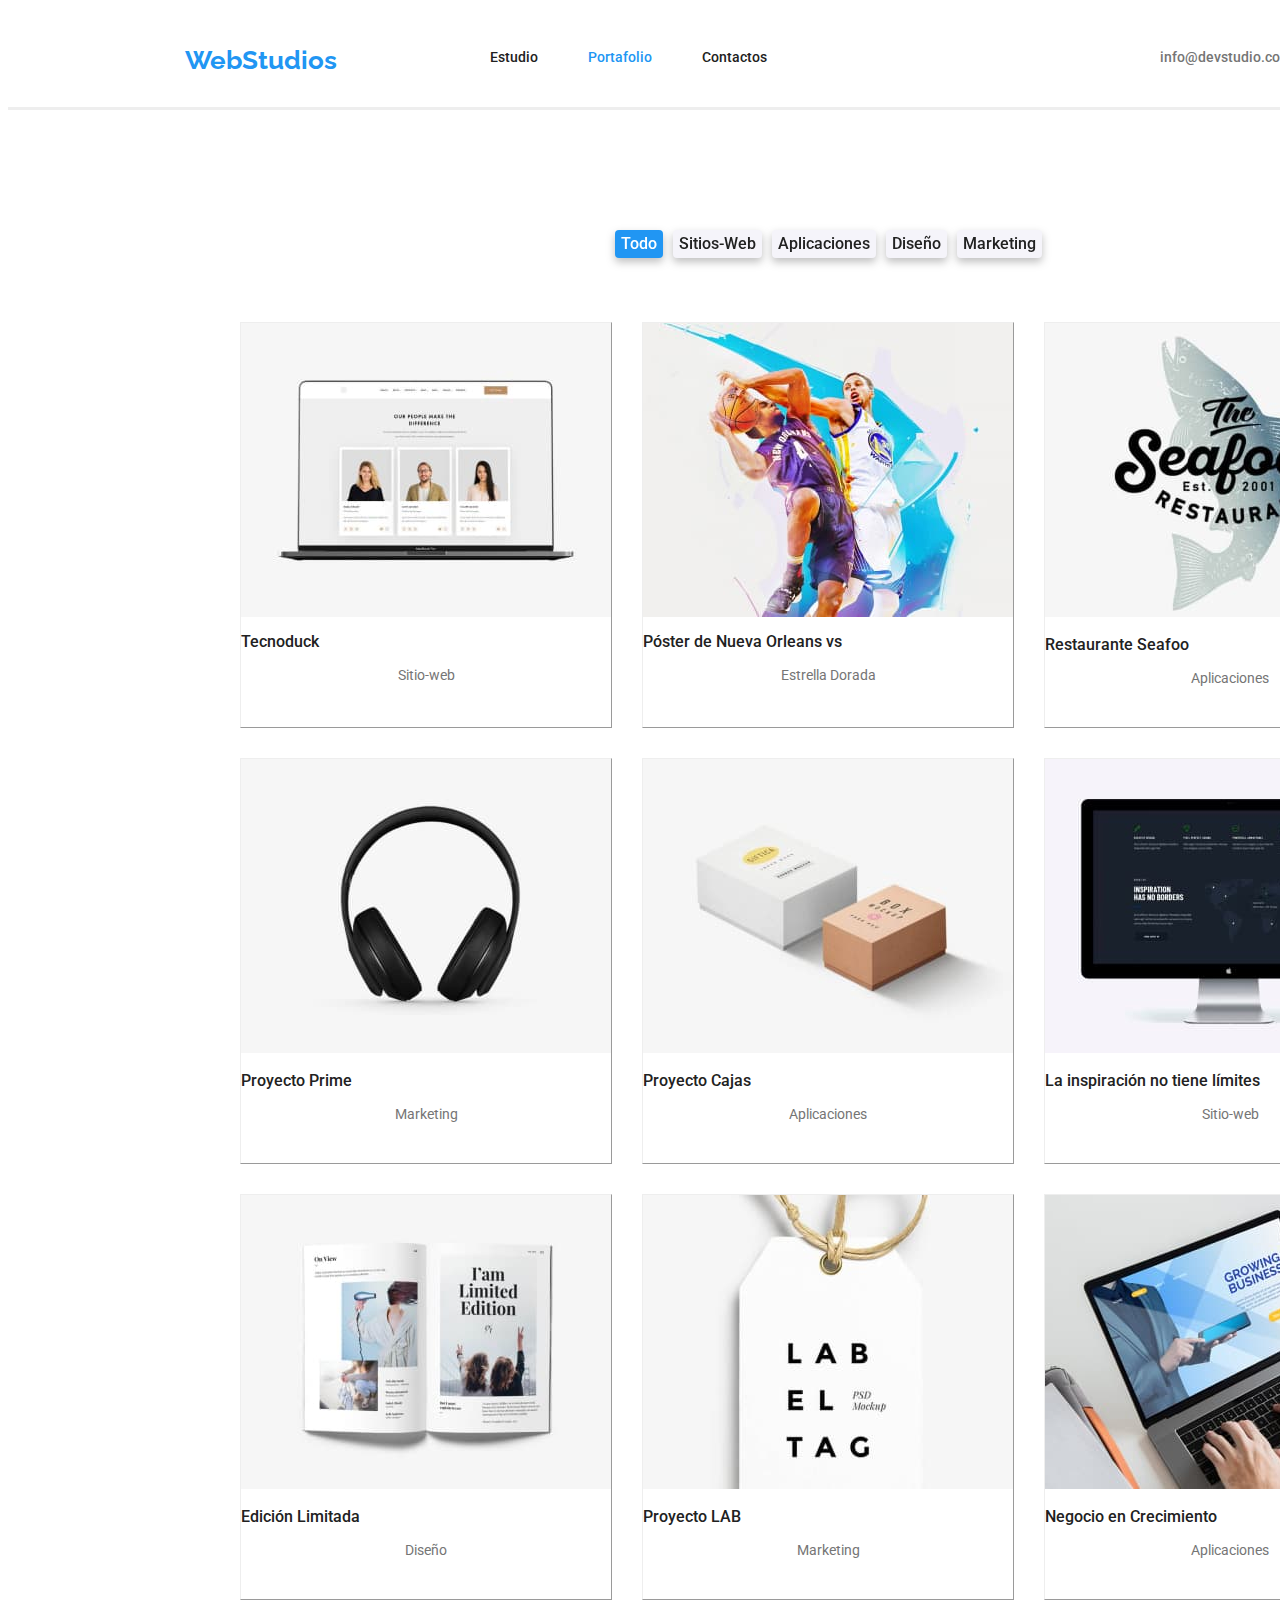
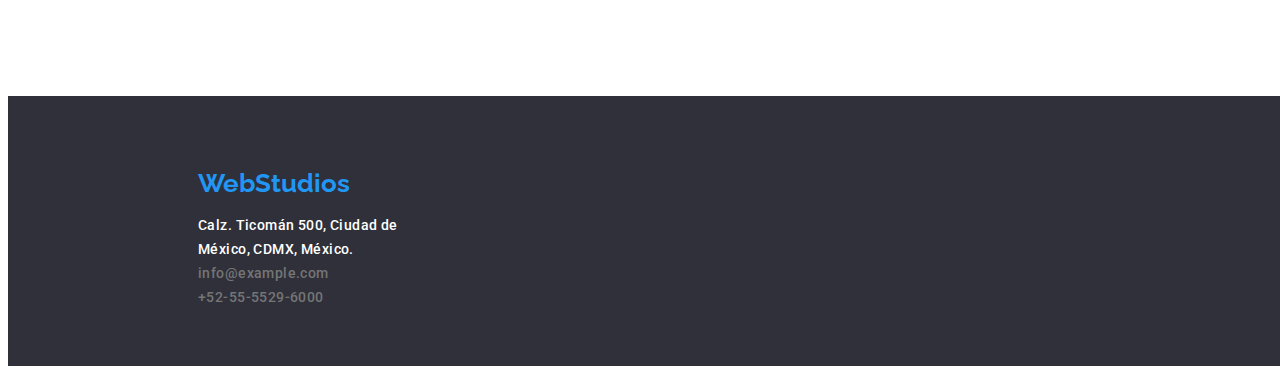
==== portafolio.html @ ea37a0b5 "Primera entrega de la tarea 3" ====
<!DOCTYPE html>
<html lang="en">
  <head>
    <meta charset="UTF-8" />
    <meta http-equiv="X-UA-Compatible" content="IE=edge" />
    <meta name="viewport" content="width=device-width, initial-scale=1.0" />
    <title>portafolio</title>
    <link rel="stylesheet" href="css/styles.css" />
    <link rel="preconnect" href="https://fonts.googleapis.com" />
    <link rel="preconnect" href="https://fonts.gstatic.com" crossorigin />
    <link
      href="https://fonts.googleapis.com/css2?family=Raleway:wght@700&family=Roboto:wght@400;500;700;900&display=swap"
      rel="stylesheet"
    />
  </head>
  <body class="container">
    <!-- header -->
    <header class="list-header">
      <h2><a class="logo-webstudios" href="index.html">WebStudios</a></h2>
      <!-- site nav -->
      <nav class="site-nav">
        <ul class="list-nav">
          <li><a class="nav" href="index.html">Estudio</a></li>
          <li><a class="nav active" href="portafolio.html">Portafolio</a></li>
          <li><a class="nav" href="#">Contactos</a></li>
        </ul>
      </nav>
      <div class="container-info">
        <ul class="list-info">
          <li>
            <a class="info" href="mailto:info@devstudio.co"
              >info@devstudio.com</a
            >
          </li>
          <li>
            <a class="info" href="tel:+52-55-5529-6000">+52-55-5529-6000</a>
          </li>
        </ul>
      </div>
    </header>
    <!-- Filtro de la pagina -->
    <main>
      <section class="cards">
        <div class="content-button-cards">
          <ul class="content-button">
            <li class="filter">
              <button class="btn-active" type="button">Todo</button>
            </li>
            <li class="filter"><button type="button">Sitios-Web</button></li>
            <li class="filter"><button type="button">Aplicaciones</button></li>
            <li class="filter"><button type="button">Diseño</button></li>
            <li class="filter"><button type="button">Marketing</button></li>
          </ul>
        </div>
        <!-- Grupo de elemnetos -->
        <div class="cards-prueba">
          <ul class="content-cards">
            <li class="project-cards">
              <img
                class="subtitles-p"
                src="images/imagen0.jpg"
                alt="chico con camisa vinotinto"
                width="370"
                height="294"
              />
              <h3>Tecnoduck</h3>
              <p class="subtitles-p">Sitio-web</p>
            </li>
            <li class="project-cards">
              <img
                class="subtitles-p"
                src="images/imagen1.jpg"
                alt="chico con camisa azul"
                width="370"
                height="294"
              />
              <h3>Póster de Nueva Orleans vs</h3>
              <p class="subtitles-p">Estrella Dorada</p>
            </li>
            <li class="project-cards">
              <img
                src="images/imagen2.jpg"
                alt="chico con camisa negra"
                width="370"
                height="294"
              />
              <h3>Restaurante Seafoo</h3>
              <p class="subtitles-p">Aplicaciones</p>
            </li>
            <li class="project-cards">
              <img
                src="images/imagen3.jpg"
                alt="chico con camisa azul"
                width="370"
                height="294"
              />
              <h3>Proyecto Prime</h3>
              <p class="subtitles-p">Marketing</p>
            </li>
            <li class="project-cards">
              <img
                src="images/imagen4.jpg"
                alt="chico con camisa azul"
                width="370"
                height="294"
              />
              <h3>Proyecto Cajas</h3>
              <p class="subtitles-p">Aplicaciones</p>
            </li>
            <li class="project-cards">
              <img
                src="images/imagen5.jpg"
                alt="chico con camisa azul"
                width="370"
                height="294"
              />
              <h3>La inspiración no tiene límites</h3>
              <p class="subtitles-p">Sitio-web</p>
            </li>
            <li class="project-cards">
              <img
                src="images/imagen6.jpg"
                alt="chico con camisa azul"
                width="370"
                height="294"
              />
              <h3>Edición Limitada</h3>
              <p class="subtitles-p">Diseño</p>
            </li>
            <li class="project-cards">
              <img
                src="images/imagen7.jpg"
                alt="chico con camisa azul"
                width="370"
                height="294"
              />
              <h3>Proyecto LAB</h3>
              <p class="subtitles-p">Marketing</p>
            </li>
            <li class="project-cards">
              <img
                src="images/imagen8.jpg"
                alt="chico con camisa azul"
                width="370"
                height="294"
              />
              <h3>Negocio en Crecimiento</h3>
              <p class="subtitles-p">Aplicaciones</p>
            </li>
          </ul>
        </div>
      </section>
    </main>
    <!-- Footer -->
    <footer class="background-footer">
      <h2><a class="logo-webstudios-footer" href="#">WebStudios</a></h2>
      <address>
        <ul class="footer-info">
          <li>
            <a
              class="description"
              href="https://www.google.com/maps/place/Calz.+Ticom%C3%A1n+500,+La+Laguna+Ticoman,+Gustavo+A.+Madero,+07340+Ciudad+de+M%C3%A9xico,+CDMX,+M%C3%A9xico/@19.5093082,-99.1322997,16.51z/data=!4m5!3m4!1s0x85d1f9c66374d1dd:0x72c74207e8767392!8m2!3d19.5102022!4d-99.1324912"
              target="_blank"
              rel="noreferrer noopener nofollow"
              >Calz. Ticomán 500, Ciudad de <br />
              México, CDMX, México.</a
            >
          </li>
          <li>
            <a class="description-info" href="malito:info@example.com"
              >info@example.com</a
            >
          </li>
          <li>
            <a class="description-info" href="tel:+52-55-5529-6000"
              >+52-55-5529-6000</a
            >
          </li>
        </ul>
      </address>
    </footer>
  </body>
</html>
---- css/styles.css ----
* h1 {
  font-weight: 900;
  font-size: 44px;
  line-height: 1.3;
}

h2 {
  font-weight: 700;
  font-size: 36px;
  line-height: 1.1;
}

h3 {
  font-weight: 500;
  font-size: 16px;
  line-height: 1.1;
}

li {
  list-style: none;
}

:root {
  --color-azul: #2196f3;
  --color-gris: #757575;
  --color-blanco: #ffffff;
  --color-azul-oscuro: #2f303a;
  --color-negro: #212121;
  --color-gris-claro: #f5f4fa;
  --text-decoracion: none;
}

/* -------Estudio------- */

body {
  font-family: "Roboto", "Raleway", sans-serif;
  color: var(--color-negro);
  font-weight: 400;
  font-size: 14px;
}

.container {
  width: 1600px;
}

.logo-webstudios {
  font-weight: 700;
  font-size: 26px;
  line-height: 1.1;
  font-family: raleway;
  color: var(--color-azul);
  text-decoration: var(--text-decoracion);
}

.logo-webstudios:hover {
  filter: drop-shadow(0px 4px 4px rgba(31, 100, 218, 0.534));
}

/* site nav  */

.list-header {
  display: flex;
  flex-direction: row;
  justify-content: space-around;
  align-items: center;
  border-bottom-style: inset;
}

.list-nav {
  display: flex;
  flex-direction: row;
  gap: 50px;
}

.list-info {
  display: flex;
  flex-direction: row;
  justify-content: flex-end;
  gap: 20px;
}

.site-nav {
  margin-left: -15%;
}

.site-nav .nav.active {
  color: var(--color-azul);
}

.nav:focus-within {
  color: var(--color-azul);
}

.info:focus-within {
  color: var(--color-azul);
}

a {
  font-weight: 500;
  line-height: 1.1;
}

a:hover {
  color: var(--color-azul);
}

.info:hover {
  color: var(--color-azul);
}

.info {
  color: var(--color-gris);
}

/* section title */

.title {
  margin: 0px;
  padding-top: 5em;
  display: flex;
  justify-content: center;
  color: var(--color-blanco);
  letter-spacing: 0.06em;
  text-align: center;
}

.title-background {
  height: 600px;
  left: 448px;
  top: 280px;
  top: 80px;
  background-color: var(--color-azul-oscuro);
}

.service-request {
  display: flex;
  justify-content: center;
  align-items: center;
  font-weight: 700;
  font-size: 16px;
  line-height: 1.8;
  letter-spacing: 0.06em;
  color: var(--color-blanco);
  background: var(--color-azul);
}

button.service-request {
  width: 261px;
  height: 50px;
  left: 666px;
  top: 430px;
}

.button-title {
  display: flex;
  justify-content: center;
}

button.service-request:hover {
  color: var(--color-azul-oscuro);
}

/* previous requirements */

.details-description {
  margin-left: 0px;
  line-height: 1.7;
  color: var(--color-gris);
}

.sub-title {
  padding-top: 55px;
  padding-bottom: 35px;
  display: flex;
  justify-content: center;
}

.tarea {
  margin-left: 150px;
  margin-right: 150px;
}

.description-tarea {
  display: flex;
  flex-direction: row;
  padding-top: 90px;
  gap: 30px;
}

section p {
  padding-left: 0px;
}

h3 {
  margin-left: 0px;
}

.content-sub-title {
  padding-right: 100px;
  display: flex;
  flex-direction: row;
  justify-content: center;
  gap: 30px;
}

.img-profession:hover {
  border-width: 3px;
  border-radius: 5px;
  border-style: solid;
  border-color: var(--color-azul);
}

/* teachers */

.work-team {
  margin-top: 94px;
  background: var(--color-gris-claro);
}

li.teachers {
  width: 270px;
  height: 368px;
  left: 208px;
  top: 1696px;
  background: #ffffff;
  box-shadow: 0px 1px 3px rgba(0, 0, 0, 0.12), 0px 1px 1px rgba(0, 0, 0, 0.14),
    0px 2px 1px rgba(0, 0, 0, 0.2);
  border-radius: 0px 0px 4px 4px;
}

li.teachers:hover {
  filter: drop-shadow(0px 4px 4px rgba(0, 0, 0, 0.25));
}

.team {
  padding-right: 100px;
  padding-bottom: 70px;
  display: flex;
  justify-content: center;
  gap: 37px;
}

.name-teachers {
  display: flex;
  justify-content: center;
}

/* -------Portafolio-------*/

/* header */

header ul li a {
  color: var(--color-negro);
  text-decoration: var(--text-decoracion);
}

/* Filtro de la pagina */

button {
  font-family: roboto;
  font-weight: 500;
  font-size: 16px;
  line-height: 1.6;
  border: none;
  border-radius: 4px;
  cursor: pointer;
  color: var(--color-negro);
  background: var(--color-gris-claro);
  filter: drop-shadow(0px 4px 4px rgba(0, 0, 0, 0.25));
}

.content-button {
  margin-bottom: 50px;
  display: flex;
  line-height: 1.6;
  gap: 10px;
}

button:focus {
  background: var(--color-azul);
  color: var(--color-blanco);
}

button:hover {
  transition: background-color 0.5s;
  color: var(--color-blanco);
  background: var(--color-azul);
}

.btn-active {
  background-color: var(--color-azul);
  color: white;
}

/* cards */

.cards {
  margin-top: 106px;
  display: flex;
  justify-content: center;
  flex-wrap: wrap;
}

.content-cards {
  padding-bottom: 82px;
  display: flex;
  justify-content: center;
  flex-wrap: wrap;
  gap: 30px;
}

.project-cards {
  width: 370px;
  height: 404px;
  left: 15px;
  border-style: outset;
  border-width: 1px;
  border-color: #eeeeee;
  cursor: pointer;
}

li.project-cards:hover {
  filter: drop-shadow(0px 4px 4px rgba(0, 0, 0, 0.25));
}

/* others */

.background-footer {
  display: flex;
  flex-direction: column;
  background: var(--color-azul-oscuro);
}

.logo-webstudios-footer {
  font-weight: 700;
  font-size: 26px;
  line-height: 1.1;
  font-family: raleway;
  color: var(--color-azul);
  text-decoration: var(--text-decoracion);
  color: var(--color-azul);
}

footer h2 {
  padding-top: 35px;
  padding-left: 190px;
  margin-bottom: 0px;
}

ul.footer-info {
  padding-bottom: 3em;
  padding-left: 190px;
}

.subtitles-p {
  display: flex;
  justify-content: center;
  color: var(--color-gris);
}

.description {
  font-style: normal;
  line-height: 1.7;
  letter-spacing: 0.03em;
  color: var(--color-blanco);
  text-decoration: var(--text-decoracion);
}

.description-info {
  font-style: normal;
  line-height: 1.7;
  letter-spacing: 0.03em;
  color: var(--color-gris);
  text-decoration: var(--text-decoracion);
}
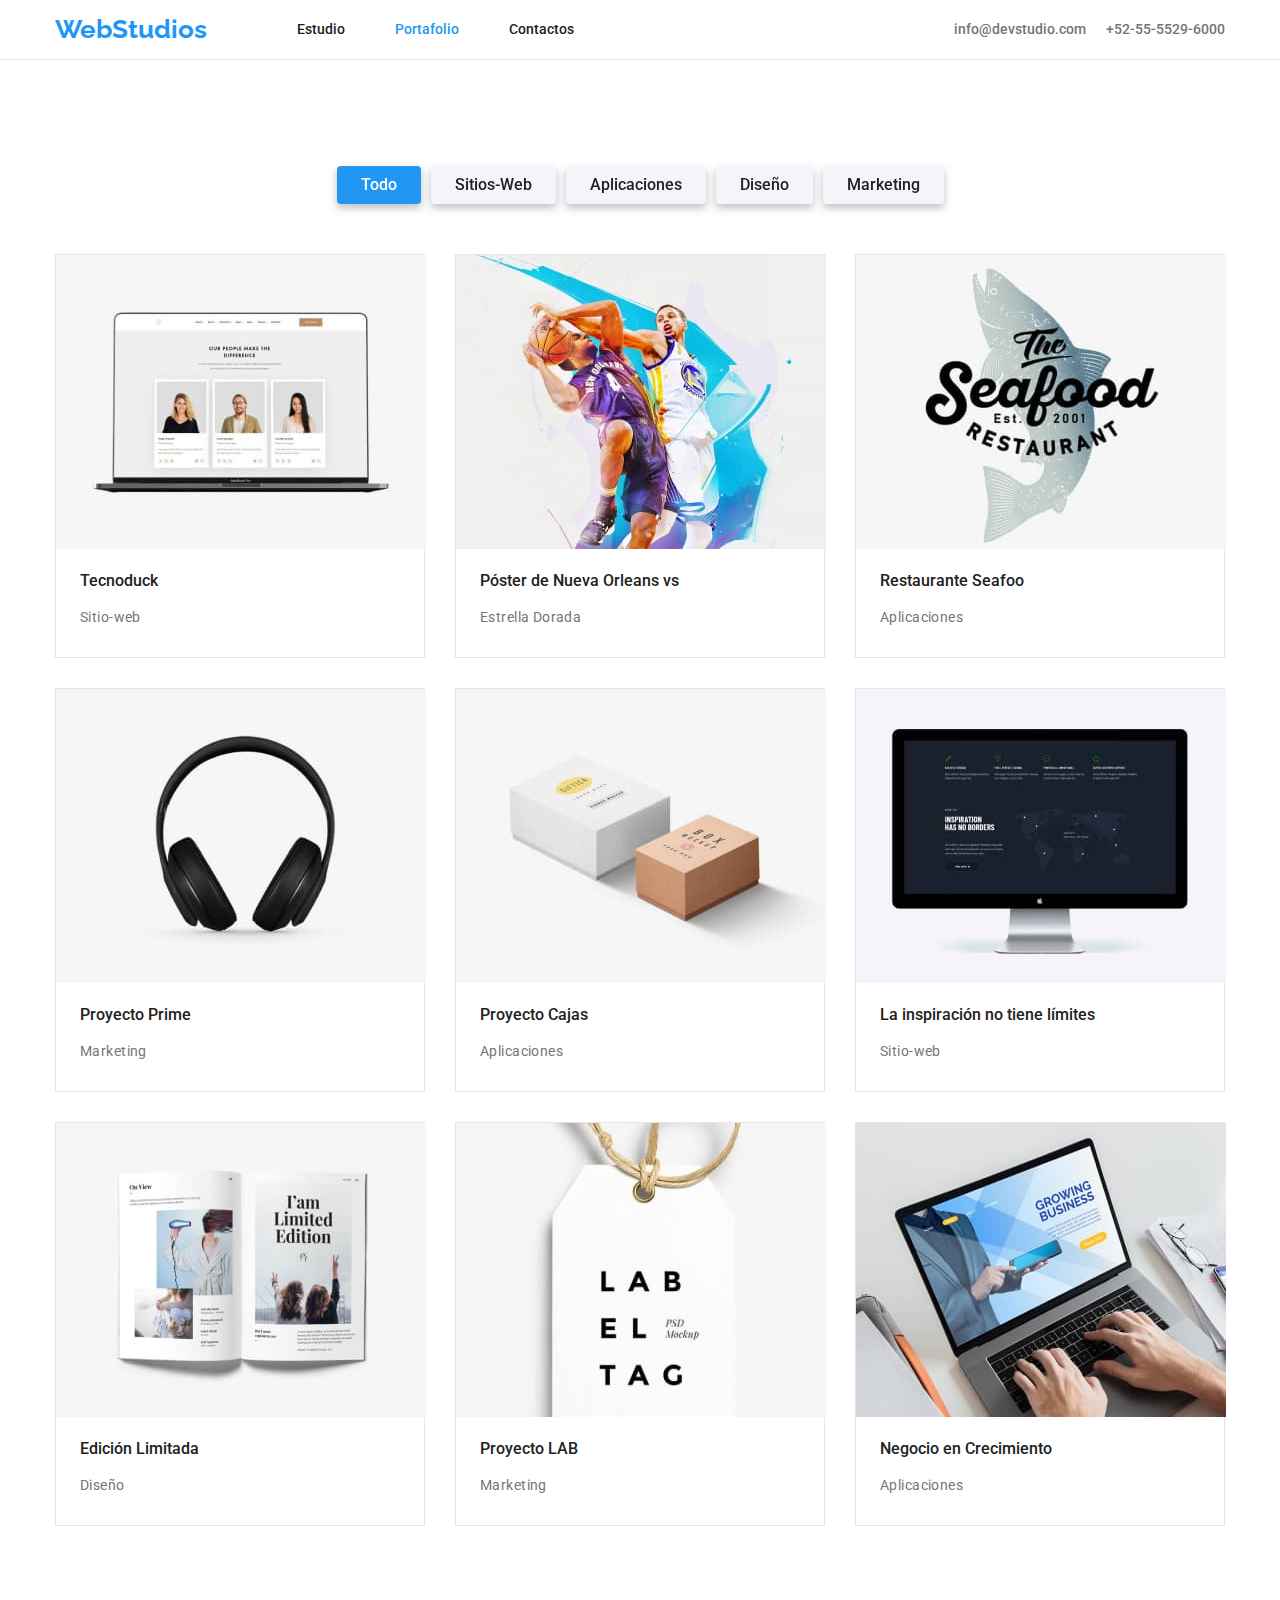
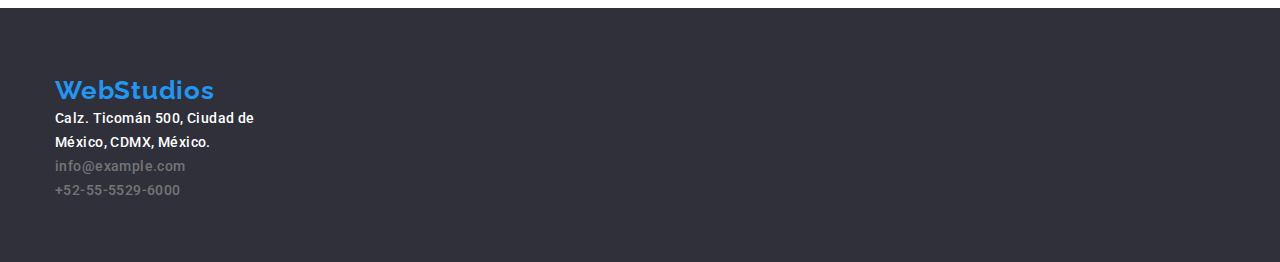
==== commit 5343be21: "segunda entrega de tercera tarea" ====
--- a/portafolio.html
+++ b/portafolio.html
@@ -5,6 +5,10 @@
     <meta http-equiv="X-UA-Compatible" content="IE=edge" />
     <meta name="viewport" content="width=device-width, initial-scale=1.0" />
     <title>portafolio</title>
+    <link
+      rel="stylesheet"
+      href="https://cdnjs.cloudflare.com/ajax/libs/modern-normalize/1.0.0/modern-normalize.min.css"
+    />
     <link rel="stylesheet" href="css/styles.css" />
     <link rel="preconnect" href="https://fonts.googleapis.com" />
     <link rel="preconnect" href="https://fonts.gstatic.com" crossorigin />
@@ -13,22 +17,25 @@
       rel="stylesheet"
     />
   </head>
-  <body class="container">
+
+  <body>
     <!-- header -->
     <header class="list-header">
-      <h2><a class="logo-webstudios" href="index.html">WebStudios</a></h2>
-      <!-- site nav -->
-      <nav class="site-nav">
-        <ul class="list-nav">
-          <li><a class="nav" href="index.html">Estudio</a></li>
-          <li><a class="nav active" href="portafolio.html">Portafolio</a></li>
-          <li><a class="nav" href="#">Contactos</a></li>
-        </ul>
-      </nav>
-      <div class="container-info">
+      <div class="container list-header">
+        <div class="container-webstudios">
+          <a class="logo-webstudios" href="index.html">WebStudios</a>
+          <!-- site nav -->
+          <nav class="site-nav">
+            <ul class="list-nav">
+              <li><a class="nav" href="index.html">Estudio</a></li>
+              <li><a class="nav active" href="portafolio.html">Portafolio</a></li>
+              <li><a class="nav" href="#">Contactos</a></li>
+            </ul>
+          </nav>
+        </div>
         <ul class="list-info">
           <li>
-            <a class="info" href="mailto:info@devstudio.co"
+            <a class="info" href="mailto:info@devstudio.com"
               >info@devstudio.com</a
             >
           </li>
@@ -37,6 +44,7 @@
           </li>
         </ul>
       </div>
+      
     </header>
     <!-- Filtro de la pagina -->
     <main>
@@ -57,25 +65,27 @@
           <ul class="content-cards">
             <li class="project-cards">
               <img
-                class="subtitles-p"
                 src="images/imagen0.jpg"
                 alt="chico con camisa vinotinto"
                 width="370"
                 height="294"
               />
-              <h3>Tecnoduck</h3>
-              <p class="subtitles-p">Sitio-web</p>
-            </li>
-            <li class="project-cards">
-              <img
-                class="subtitles-p"
+              <div class="name-cards">
+                <h3>Tecnoduck</h3>
+                <p class="name-app">Sitio-web</p class="name-app">
+              </div>
+            </li>
+            <li class="project-cards">
+              <img
                 src="images/imagen1.jpg"
                 alt="chico con camisa azul"
                 width="370"
                 height="294"
               />
-              <h3>Póster de Nueva Orleans vs</h3>
-              <p class="subtitles-p">Estrella Dorada</p>
+              <div class="name-cards">
+                <h3>Póster de Nueva Orleans vs</h3>
+                <p class="name-app">Estrella Dorada</p class="name-app">
+              </div>
             </li>
             <li class="project-cards">
               <img
@@ -84,8 +94,10 @@
                 width="370"
                 height="294"
               />
-              <h3>Restaurante Seafoo</h3>
-              <p class="subtitles-p">Aplicaciones</p>
+              <div class="name-cards">
+                <h3>Restaurante Seafoo</h3>
+                <p class="name-app">Aplicaciones</p class="name-app">
+              </div>
             </li>
             <li class="project-cards">
               <img
@@ -94,8 +106,10 @@
                 width="370"
                 height="294"
               />
-              <h3>Proyecto Prime</h3>
-              <p class="subtitles-p">Marketing</p>
+              <div class="name-cards">
+                <h3>Proyecto Prime</h3>
+                <p class="name-app">Marketing</p class="name-app">
+              </div>
             </li>
             <li class="project-cards">
               <img
@@ -104,8 +118,10 @@
                 width="370"
                 height="294"
               />
-              <h3>Proyecto Cajas</h3>
-              <p class="subtitles-p">Aplicaciones</p>
+              <div class="name-cards">
+                <h3>Proyecto Cajas</h3>
+                <p class="name-app">Aplicaciones</p class="name-app">
+              </div>
             </li>
             <li class="project-cards">
               <img
@@ -114,8 +130,10 @@
                 width="370"
                 height="294"
               />
-              <h3>La inspiración no tiene límites</h3>
-              <p class="subtitles-p">Sitio-web</p>
+              <div class="name-cards">
+                <h3>La inspiración no tiene límites</h3>
+                <p class="name-app">Sitio-web</p class="name-app">
+              </div>
             </li>
             <li class="project-cards">
               <img
@@ -124,8 +142,10 @@
                 width="370"
                 height="294"
               />
-              <h3>Edición Limitada</h3>
-              <p class="subtitles-p">Diseño</p>
+              <div class="name-cards">
+                <h3>Edición Limitada</h3>
+                <p class="name-app">Diseño</p class="name-app">
+              </div>
             </li>
             <li class="project-cards">
               <img
@@ -134,8 +154,10 @@
                 width="370"
                 height="294"
               />
-              <h3>Proyecto LAB</h3>
-              <p class="subtitles-p">Marketing</p>
+              <div class="name-cards">
+                <h3>Proyecto LAB</h3>
+                <p class="name-app">Marketing</p class="name-app">
+              </div>
             </li>
             <li class="project-cards">
               <img
@@ -144,8 +166,10 @@
                 width="370"
                 height="294"
               />
-              <h3>Negocio en Crecimiento</h3>
-              <p class="subtitles-p">Aplicaciones</p>
+              <div class="name-cards">
+                <h3>Negocio en Crecimiento</h3>
+                <p class="name-app">Aplicaciones</p class="name-app">
+              </div>
             </li>
           </ul>
         </div>
@@ -153,31 +177,33 @@
     </main>
     <!-- Footer -->
     <footer class="background-footer">
-      <h2><a class="logo-webstudios-footer" href="#">WebStudios</a></h2>
-      <address>
-        <ul class="footer-info">
-          <li>
-            <a
-              class="description"
-              href="https://www.google.com/maps/place/Calz.+Ticom%C3%A1n+500,+La+Laguna+Ticoman,+Gustavo+A.+Madero,+07340+Ciudad+de+M%C3%A9xico,+CDMX,+M%C3%A9xico/@19.5093082,-99.1322997,16.51z/data=!4m5!3m4!1s0x85d1f9c66374d1dd:0x72c74207e8767392!8m2!3d19.5102022!4d-99.1324912"
-              target="_blank"
-              rel="noreferrer noopener nofollow"
-              >Calz. Ticomán 500, Ciudad de <br />
-              México, CDMX, México.</a
-            >
-          </li>
-          <li>
-            <a class="description-info" href="malito:info@example.com"
-              >info@example.com</a
-            >
-          </li>
-          <li>
-            <a class="description-info" href="tel:+52-55-5529-6000"
-              >+52-55-5529-6000</a
-            >
-          </li>
-        </ul>
-      </address>
+      <div class="container footer-info">
+        <h2><a class="logo-webstudios-footer" href="#">WebStudios</a></h2>
+        <address>
+          <ul>
+            <li>
+              <a
+                class="description"
+                href="https://www.google.com/maps/place/Calz.+Ticom%C3%A1n+500,+La+Laguna+Ticoman,+Gustavo+A.+Madero,+07340+Ciudad+de+M%C3%A9xico,+CDMX,+M%C3%A9xico/@19.5093082,-99.1322997,16.51z/data=!4m5!3m4!1s0x85d1f9c66374d1dd:0x72c74207e8767392!8m2!3d19.5102022!4d-99.1324912"
+                target="_blank"
+                rel="noreferrer noopener nofollow"
+                >Calz. Ticomán 500, Ciudad de <br />
+                México, CDMX, México.</a
+              >
+            </li>
+            <li>
+              <a class="description-info" href="malito:info@example.com"
+                >info@example.com</a
+              >
+            </li>
+            <li>
+              <a class="description-info" href="tel:+52-55-5529-6000"
+                >+52-55-5529-6000</a
+              >
+            </li>
+          </ul>
+        </address>
+      </div>
     </footer>
   </body>
 </html>
--- a/css/styles.css
+++ b/css/styles.css
@@ -27,7 +27,13 @@
   --color-azul-oscuro: #2f303a;
   --color-negro: #212121;
   --color-gris-claro: #f5f4fa;
+  --color-gris-header: #E5E5E5;
   --text-decoracion: none;
+}
+
+h1,h2,h3,h4,h5,h6,ul,li{
+  margin: 0;
+  padding: 0;
 }
 
 /* -------Estudio------- */
@@ -40,7 +46,16 @@
 }
 
 .container {
-  width: 1600px;
+  width: 1200px;
+  padding-left: 15px;
+  padding-right: 15px;
+  margin: 0 auto;
+}
+
+.container-webstudios {
+  display: flex;
+  align-items: center;
+  gap: 90px;
 }
 
 .logo-webstudios {
@@ -61,9 +76,10 @@
 .list-header {
   display: flex;
   flex-direction: row;
-  justify-content: space-around;
-  align-items: center;
-  border-bottom-style: inset;
+  justify-content: space-between;
+  align-items: center;
+  height: 60px;
+  border-bottom: 1px solid var(--color-gris-header);
 }
 
 .list-nav {
@@ -79,10 +95,6 @@
   gap: 20px;
 }
 
-.site-nav {
-  margin-left: -15%;
-}
-
 .site-nav .nav.active {
   color: var(--color-azul);
 }
@@ -115,9 +127,6 @@
 /* section title */
 
 .title {
-  margin: 0px;
-  padding-top: 5em;
-  display: flex;
   justify-content: center;
   color: var(--color-blanco);
   letter-spacing: 0.06em;
@@ -129,7 +138,22 @@
   left: 448px;
   top: 280px;
   top: 80px;
+  display: flex;
+  flex-direction: column;
+  justify-content: center;
+  align-items: center;
   background-color: var(--color-azul-oscuro);
+  gap:20px
+}
+
+
+.button-title {
+  display: flex;
+  justify-content: center;
+}
+
+button.service-request {
+  padding: 16px 32px;
 }
 
 .service-request {
@@ -144,18 +168,6 @@
   background: var(--color-azul);
 }
 
-button.service-request {
-  width: 261px;
-  height: 50px;
-  left: 666px;
-  top: 430px;
-}
-
-.button-title {
-  display: flex;
-  justify-content: center;
-}
-
 button.service-request:hover {
   color: var(--color-azul-oscuro);
 }
@@ -163,65 +175,40 @@
 /* previous requirements */
 
 .details-description {
-  margin-left: 0px;
   line-height: 1.7;
   color: var(--color-gris);
 }
 
 .sub-title {
-  padding-top: 55px;
-  padding-bottom: 35px;
-  display: flex;
-  justify-content: center;
-}
-
-.tarea {
-  margin-left: 150px;
-  margin-right: 150px;
-}
-
-.description-tarea {
+  padding-top: 94px;
+  padding-bottom: 50px;
+  display: flex;
+  justify-content: center;
+}
+
+.task-description {
   display: flex;
   flex-direction: row;
   padding-top: 90px;
+  letter-spacing: 0.03em;
   gap: 30px;
 }
 
-section p {
-  padding-left: 0px;
-}
-
-h3 {
-  margin-left: 0px;
-}
-
 .content-sub-title {
-  padding-right: 100px;
-  display: flex;
-  flex-direction: row;
-  justify-content: center;
-  gap: 30px;
-}
-
-.img-profession:hover {
-  border-width: 3px;
-  border-radius: 5px;
-  border-style: solid;
-  border-color: var(--color-azul);
+  display: flex;
+  flex-direction: row;
+  justify-content: center;
+  padding-bottom: 94px ;
+  gap: 40px;
 }
 
 /* teachers */
 
 .work-team {
-  margin-top: 94px;
   background: var(--color-gris-claro);
 }
 
 li.teachers {
-  width: 270px;
-  height: 368px;
-  left: 208px;
-  top: 1696px;
   background: #ffffff;
   box-shadow: 0px 1px 3px rgba(0, 0, 0, 0.12), 0px 1px 1px rgba(0, 0, 0, 0.14),
     0px 2px 1px rgba(0, 0, 0, 0.2);
@@ -241,10 +228,20 @@
 }
 
 .name-teachers {
-  display: flex;
-  justify-content: center;
-}
-
+  text-align: center;
+  letter-spacing: 0.03em;
+  padding-top: 30px;
+  padding-bottom: 10px;
+  margin: 0px;
+}
+
+.subtitles-p {
+  text-align: center;
+  letter-spacing: 0.03em;
+  padding-bottom: 30px;
+  margin: 0px;
+  color: var(--color-gris);
+}
 /* -------Portafolio-------*/
 
 /* header */
@@ -260,6 +257,7 @@
   font-family: roboto;
   font-weight: 500;
   font-size: 16px;
+  padding: 6px 24px 6px 24px;
   line-height: 1.6;
   border: none;
   border-radius: 4px;
@@ -299,6 +297,7 @@
   display: flex;
   justify-content: center;
   flex-wrap: wrap;
+  align-items: center;
 }
 
 .content-cards {
@@ -313,14 +312,23 @@
   width: 370px;
   height: 404px;
   left: 15px;
-  border-style: outset;
-  border-width: 1px;
-  border-color: #eeeeee;
+  border: 1px solid var(--color-gris-header);
   cursor: pointer;
 }
 
+.name-cards {
+  padding: 20px 24px 20px 24px;
+}
+
+.name-app {
+  margin: 0px;
+  padding-top: 20px;
+  letter-spacing: 0.03em;
+  color: var(--color-gris);
+}
+
 li.project-cards:hover {
-  filter: drop-shadow(0px 4px 4px rgba(0, 0, 0, 0.25));
+  box-shadow: 0px 1px 1px rgba(0, 0, 0, 0.12), 0px 4px 4px rgba(0, 0, 0, 0.06), 1px 4px 6px rgba(0, 0, 0, 0.16);
 }
 
 /* others */
@@ -329,6 +337,11 @@
   display: flex;
   flex-direction: column;
   background: var(--color-azul-oscuro);
+}
+
+.footer-info {
+  padding-top: 60px;
+  padding-bottom: 60px;
 }
 
 .logo-webstudios-footer {
@@ -338,24 +351,7 @@
   font-family: raleway;
   color: var(--color-azul);
   text-decoration: var(--text-decoracion);
-  color: var(--color-azul);
-}
-
-footer h2 {
-  padding-top: 35px;
-  padding-left: 190px;
-  margin-bottom: 0px;
-}
-
-ul.footer-info {
-  padding-bottom: 3em;
-  padding-left: 190px;
-}
-
-.subtitles-p {
-  display: flex;
-  justify-content: center;
-  color: var(--color-gris);
+  letter-spacing: 0.03em;
 }
 
 .description {
